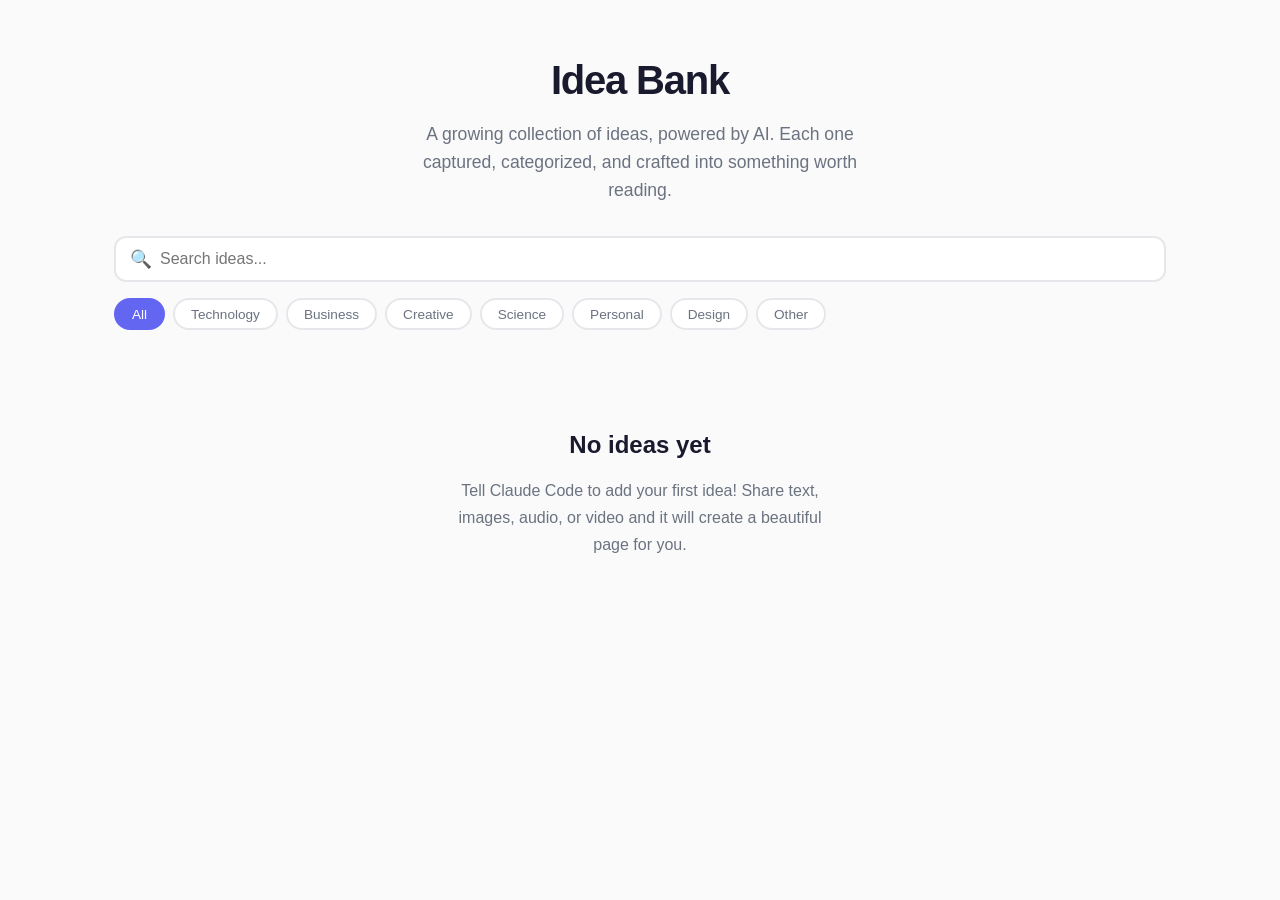
==== index.html @ 89c51a92 "Initial setup: AI-powered idea blog Static site that serves as a personal idea bank. Claude Code ana" ====
<!DOCTYPE html>
<html lang="en">
<head>
    <meta charset="UTF-8">
    <meta name="viewport" content="width=device-width, initial-scale=1.0">
    <title>Idea Bank</title>
    <link rel="stylesheet" href="assets/style.css">
</head>
<body>
    <header class="site-header">
        <h1>Idea Bank</h1>
        <p>A growing collection of ideas, powered by AI. Each one captured, categorized, and crafted into something worth reading.</p>
    </header>

    <div class="controls">
        <div class="search-bar">
            <input type="text" id="search-input" placeholder="Search ideas..." autocomplete="off">
        </div>
        <div class="category-filters" id="category-filters"></div>
    </div>

    <div class="ideas-grid" id="ideas-grid"></div>

    <script>
        // This variable is updated by Claude Code when new ideas are added.
        // Do not modify manually.
        var ideasData = {"ideas":[],"categories":["Technology","Business","Creative","Science","Personal","Design","Other"]};
    </script>
    <script src="assets/main.js"></script>
</body>
</html>
---- assets/style.css ----
/* ===== Idea Bank - Shared Styles ===== */

:root {
    --color-bg: #fafafa;
    --color-surface: #ffffff;
    --color-text: #1a1a2e;
    --color-text-muted: #6b7280;
    --color-border: #e5e7eb;
    --color-accent: #6366f1;
    --color-accent-light: #eef2ff;
    --font-sans: -apple-system, BlinkMacSystemFont, 'Segoe UI', Roboto, 'Helvetica Neue', Arial, sans-serif;
    --font-serif: Georgia, 'Times New Roman', serif;
    --shadow-sm: 0 1px 3px rgba(0,0,0,0.06), 0 1px 2px rgba(0,0,0,0.04);
    --shadow-md: 0 4px 12px rgba(0,0,0,0.08);
    --shadow-lg: 0 10px 30px rgba(0,0,0,0.1);
    --radius: 12px;
    --radius-sm: 8px;
    --max-width: 1100px;

    /* Category colors */
    --cat-technology: #3b82f6;
    --cat-business: #f59e0b;
    --cat-creative: #ec4899;
    --cat-science: #10b981;
    --cat-personal: #8b5cf6;
    --cat-design: #f97316;
    --cat-other: #6b7280;
}

@media (prefers-color-scheme: dark) {
    :root {
        --color-bg: #0f0f1a;
        --color-surface: #1a1a2e;
        --color-text: #e5e7eb;
        --color-text-muted: #9ca3af;
        --color-border: #2d2d44;
        --color-accent-light: #1e1b4b;
        --shadow-sm: 0 1px 3px rgba(0,0,0,0.2);
        --shadow-md: 0 4px 12px rgba(0,0,0,0.3);
        --shadow-lg: 0 10px 30px rgba(0,0,0,0.4);
    }
}

*, *::before, *::after {
    box-sizing: border-box;
    margin: 0;
    padding: 0;
}

body {
    font-family: var(--font-sans);
    background: var(--color-bg);
    color: var(--color-text);
    line-height: 1.6;
    -webkit-font-smoothing: antialiased;
}

/* ===== Index Page ===== */

.site-header {
    text-align: center;
    padding: 3rem 1.5rem 2rem;
    max-width: var(--max-width);
    margin: 0 auto;
}

.site-header h1 {
    font-size: 2.5rem;
    font-weight: 800;
    letter-spacing: -0.03em;
    margin-bottom: 0.5rem;
}

.site-header p {
    color: var(--color-text-muted);
    font-size: 1.1rem;
    max-width: 500px;
    margin: 0 auto;
}

/* Search & Filters */
.controls {
    max-width: var(--max-width);
    margin: 0 auto 2rem;
    padding: 0 1.5rem;
    display: flex;
    flex-direction: column;
    gap: 1rem;
}

.search-bar {
    position: relative;
}

.search-bar input {
    width: 100%;
    padding: 0.75rem 1rem 0.75rem 2.75rem;
    border: 2px solid var(--color-border);
    border-radius: var(--radius);
    font-size: 1rem;
    background: var(--color-surface);
    color: var(--color-text);
    transition: border-color 0.2s;
}

.search-bar input:focus {
    outline: none;
    border-color: var(--color-accent);
}

.search-bar::before {
    content: "\1F50D";
    position: absolute;
    left: 1rem;
    top: 50%;
    transform: translateY(-50%);
    font-size: 1.1rem;
    pointer-events: none;
}

.category-filters {
    display: flex;
    flex-wrap: wrap;
    gap: 0.5rem;
}

.category-btn {
    padding: 0.4rem 1rem;
    border: 2px solid var(--color-border);
    border-radius: 2rem;
    background: var(--color-surface);
    color: var(--color-text-muted);
    font-size: 0.85rem;
    font-weight: 500;
    cursor: pointer;
    transition: all 0.2s;
}

.category-btn:hover {
    border-color: var(--color-accent);
    color: var(--color-accent);
}

.category-btn.active {
    background: var(--color-accent);
    border-color: var(--color-accent);
    color: white;
}

/* Ideas Grid */
.ideas-grid {
    max-width: var(--max-width);
    margin: 0 auto;
    padding: 0 1.5rem 3rem;
    display: grid;
    grid-template-columns: repeat(auto-fill, minmax(320px, 1fr));
    gap: 1.5rem;
}

.idea-card {
    background: var(--color-surface);
    border: 1px solid var(--color-border);
    border-radius: var(--radius);
    overflow: hidden;
    transition: transform 0.2s, box-shadow 0.2s;
    text-decoration: none;
    color: inherit;
    display: flex;
    flex-direction: column;
}

.idea-card:hover {
    transform: translateY(-3px);
    box-shadow: var(--shadow-md);
}

.idea-card-thumb {
    width: 100%;
    height: 180px;
    object-fit: cover;
    border-bottom: 1px solid var(--color-border);
}

.idea-card-body {
    padding: 1.25rem;
    flex: 1;
    display: flex;
    flex-direction: column;
}

.idea-card-top {
    display: flex;
    justify-content: space-between;
    align-items: center;
    margin-bottom: 0.75rem;
}

.idea-card h3 {
    font-size: 1.15rem;
    font-weight: 700;
    margin-bottom: 0.5rem;
    line-height: 1.3;
}

.idea-card .summary {
    color: var(--color-text-muted);
    font-size: 0.9rem;
    line-height: 1.5;
    flex: 1;
}

.idea-card-footer {
    display: flex;
    flex-wrap: wrap;
    gap: 0.4rem;
    margin-top: 1rem;
    padding-top: 0.75rem;
    border-top: 1px solid var(--color-border);
}

/* Category Badges */
.category-badge {
    display: inline-block;
    padding: 0.2rem 0.65rem;
    border-radius: 2rem;
    font-size: 0.75rem;
    font-weight: 600;
    text-transform: uppercase;
    letter-spacing: 0.03em;
    color: white;
}

.category-technology { background: var(--cat-technology); }
.category-business { background: var(--cat-business); }
.category-creative { background: var(--cat-creative); }
.category-science { background: var(--cat-science); }
.category-personal { background: var(--cat-personal); }
.category-design { background: var(--cat-design); }
.category-other { background: var(--cat-other); }

/* Tag Pills */
.tag-pill {
    display: inline-block;
    padding: 0.15rem 0.55rem;
    background: var(--color-accent-light);
    color: var(--color-accent);
    border-radius: 2rem;
    font-size: 0.75rem;
    font-weight: 500;
}

/* Date */
.idea-date {
    color: var(--color-text-muted);
    font-size: 0.8rem;
}

/* Empty State */
.empty-state {
    grid-column: 1 / -1;
    text-align: center;
    padding: 4rem 2rem;
}

.empty-state h2 {
    font-size: 1.5rem;
    margin-bottom: 0.75rem;
    color: var(--color-text);
}

.empty-state p {
    color: var(--color-text-muted);
    font-size: 1rem;
    max-width: 400px;
    margin: 0 auto;
    line-height: 1.7;
}

/* ===== Individual Idea Page ===== */

.idea-page {
    max-width: 800px;
    margin: 0 auto;
    padding: 0 1.5rem 3rem;
}

.idea-nav {
    padding: 1.5rem 0;
}

.back-link {
    color: var(--color-accent);
    text-decoration: none;
    font-weight: 500;
    font-size: 0.95rem;
    transition: opacity 0.2s;
}

.back-link:hover {
    opacity: 0.7;
}

.idea-article {
    background: var(--color-surface);
    border: 1px solid var(--color-border);
    border-radius: var(--radius);
    overflow: hidden;
}

.idea-header {
    padding: 2rem 2rem 1.5rem;
}

.idea-header h1 {
    font-size: 2rem;
    font-weight: 800;
    line-height: 1.2;
    margin: 0.75rem 0;
    letter-spacing: -0.02em;
}

.idea-meta {
    display: flex;
    align-items: center;
    gap: 1rem;
    flex-wrap: wrap;
    color: var(--color-text-muted);
    font-size: 0.9rem;
}

.idea-tags {
    display: flex;
    flex-wrap: wrap;
    gap: 0.4rem;
}

/* Media */
.idea-media {
    padding: 0 2rem;
    margin-bottom: 1.5rem;
}

.idea-image {
    width: 100%;
    border-radius: var(--radius-sm);
    display: block;
}

.idea-audio {
    width: 100%;
}

.idea-video {
    width: 100%;
    border-radius: var(--radius-sm);
}

/* Content */
.idea-content {
    padding: 0 2rem 2rem;
    font-family: var(--font-serif);
    font-size: 1.05rem;
    line-height: 1.8;
}

.idea-content h2 {
    font-family: var(--font-sans);
    font-size: 1.4rem;
    font-weight: 700;
    margin: 2rem 0 0.75rem;
}

.idea-content h3 {
    font-family: var(--font-sans);
    font-size: 1.15rem;
    font-weight: 600;
    margin: 1.5rem 0 0.5rem;
}

.idea-content p {
    margin-bottom: 1rem;
}

.idea-content ul, .idea-content ol {
    margin: 0.75rem 0 1rem 1.5rem;
}

.idea-content li {
    margin-bottom: 0.4rem;
}

.idea-content blockquote {
    border-left: 4px solid var(--color-accent);
    padding: 0.75rem 1.25rem;
    margin: 1.25rem 0;
    background: var(--color-accent-light);
    border-radius: 0 var(--radius-sm) var(--radius-sm) 0;
    font-style: italic;
}

/* ===== Responsive ===== */

@media (max-width: 640px) {
    .site-header h1 {
        font-size: 1.8rem;
    }

    .ideas-grid {
        grid-template-columns: 1fr;
    }

    .idea-header {
        padding: 1.5rem;
    }

    .idea-header h1 {
        font-size: 1.5rem;
    }

    .idea-content, .idea-media {
        padding-left: 1.5rem;
        padding-right: 1.5rem;
    }
}
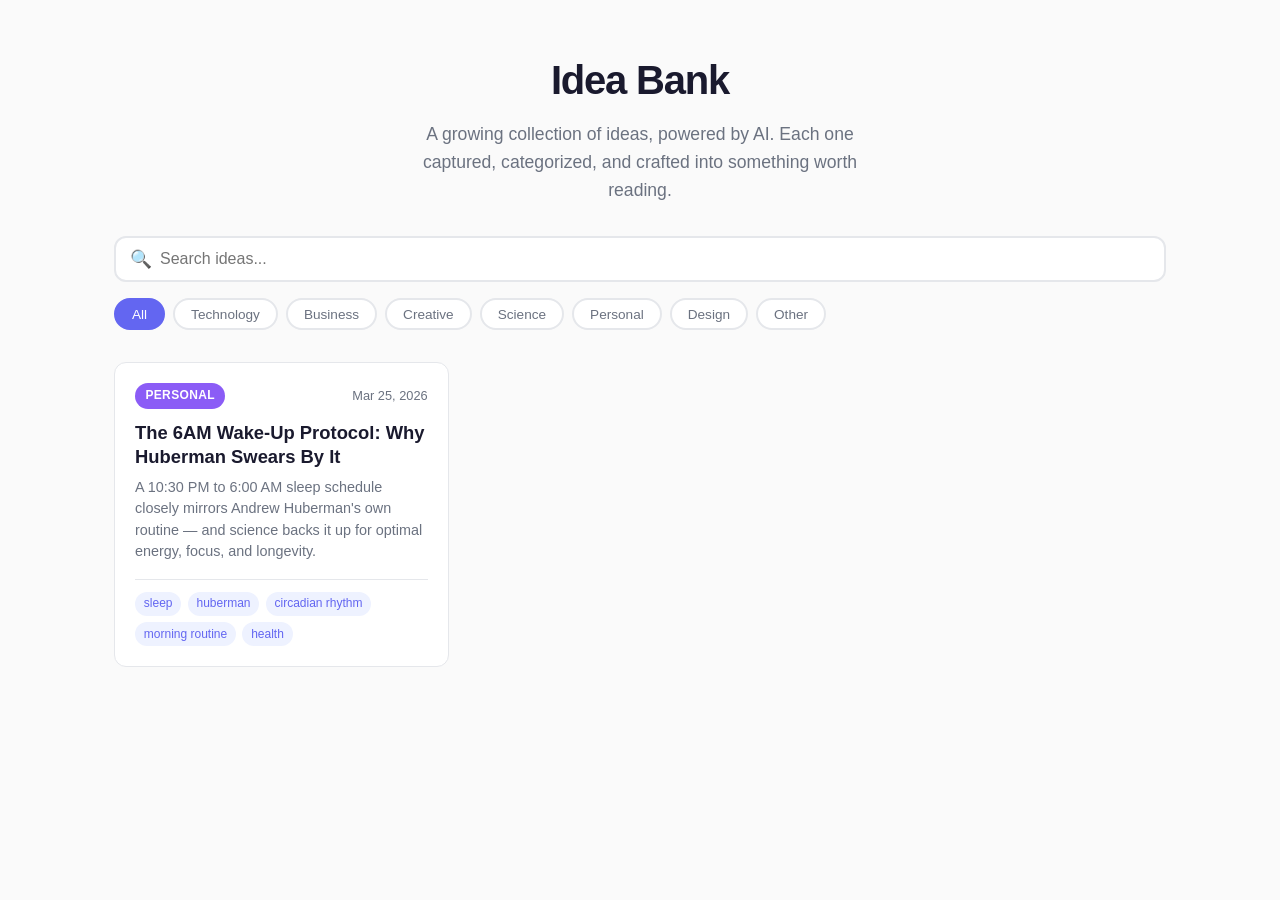
==== commit c4993f48: "Add idea: The 6AM Wake-Up Protocol: Why Huberman Swears By It https://claude.ai/code/session_01XxH1K" ====
--- a/index.html
+++ b/index.html
@@ -24,7 +24,7 @@
     <script>
         // This variable is updated by Claude Code when new ideas are added.
         // Do not modify manually.
-        var ideasData = {"ideas":[],"categories":["Technology","Business","Creative","Science","Personal","Design","Other"]};
+        var ideasData = {"ideas":[{"title":"The 6AM Wake-Up Protocol: Why Huberman Swears By It","slug":"6am-wakeup-protocol-huberman","category":"Personal","tags":["sleep","huberman","circadian rhythm","morning routine","health"],"summary":"A 10:30 PM to 6:00 AM sleep schedule closely mirrors Andrew Huberman's own routine — and science backs it up for optimal energy, focus, and longevity.","date":"2026-03-25","media":[]}],"categories":["Technology","Business","Creative","Science","Personal","Design","Other"]};
     </script>
     <script src="assets/main.js"></script>
 </body>
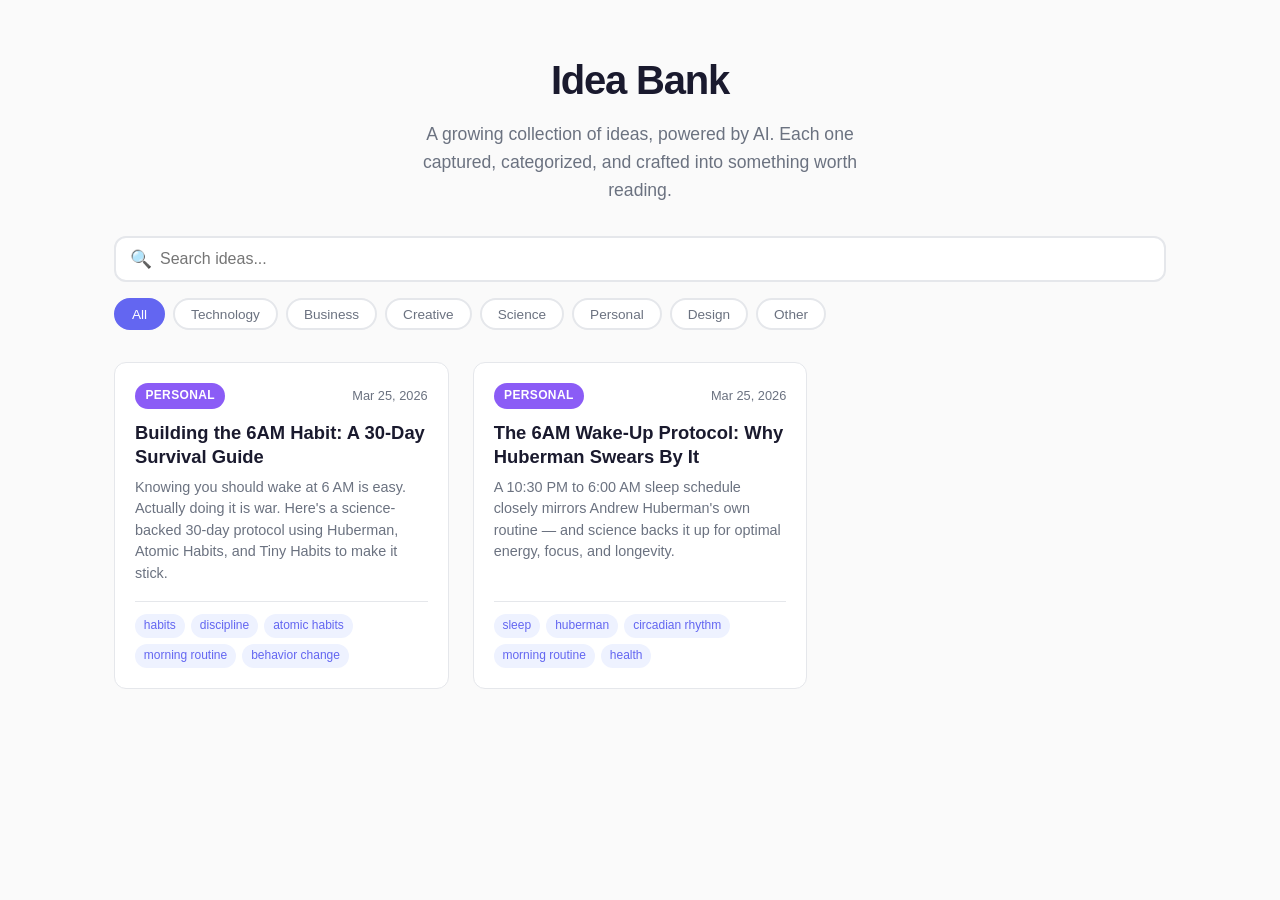
==== commit 377c66fb: "Add idea: Building the 6AM Habit: A 30-Day Survival Guide https://claude.ai/code/session_01XxH1K5ZJM" ====
--- a/index.html
+++ b/index.html
@@ -24,7 +24,7 @@
     <script>
         // This variable is updated by Claude Code when new ideas are added.
         // Do not modify manually.
-        var ideasData = {"ideas":[{"title":"The 6AM Wake-Up Protocol: Why Huberman Swears By It","slug":"6am-wakeup-protocol-huberman","category":"Personal","tags":["sleep","huberman","circadian rhythm","morning routine","health"],"summary":"A 10:30 PM to 6:00 AM sleep schedule closely mirrors Andrew Huberman's own routine — and science backs it up for optimal energy, focus, and longevity.","date":"2026-03-25","media":[]}],"categories":["Technology","Business","Creative","Science","Personal","Design","Other"]};
+        var ideasData = {"ideas":[{"title":"Building the 6AM Habit: A 30-Day Survival Guide","slug":"building-the-6am-habit","category":"Personal","tags":["habits","discipline","atomic habits","morning routine","behavior change"],"summary":"Knowing you should wake at 6 AM is easy. Actually doing it is war. Here's a science-backed 30-day protocol using Huberman, Atomic Habits, and Tiny Habits to make it stick.","date":"2026-03-25","media":[]},{"title":"The 6AM Wake-Up Protocol: Why Huberman Swears By It","slug":"6am-wakeup-protocol-huberman","category":"Personal","tags":["sleep","huberman","circadian rhythm","morning routine","health"],"summary":"A 10:30 PM to 6:00 AM sleep schedule closely mirrors Andrew Huberman's own routine — and science backs it up for optimal energy, focus, and longevity.","date":"2026-03-25","media":[]}],"categories":["Technology","Business","Creative","Science","Personal","Design","Other"]};
     </script>
     <script src="assets/main.js"></script>
 </body>
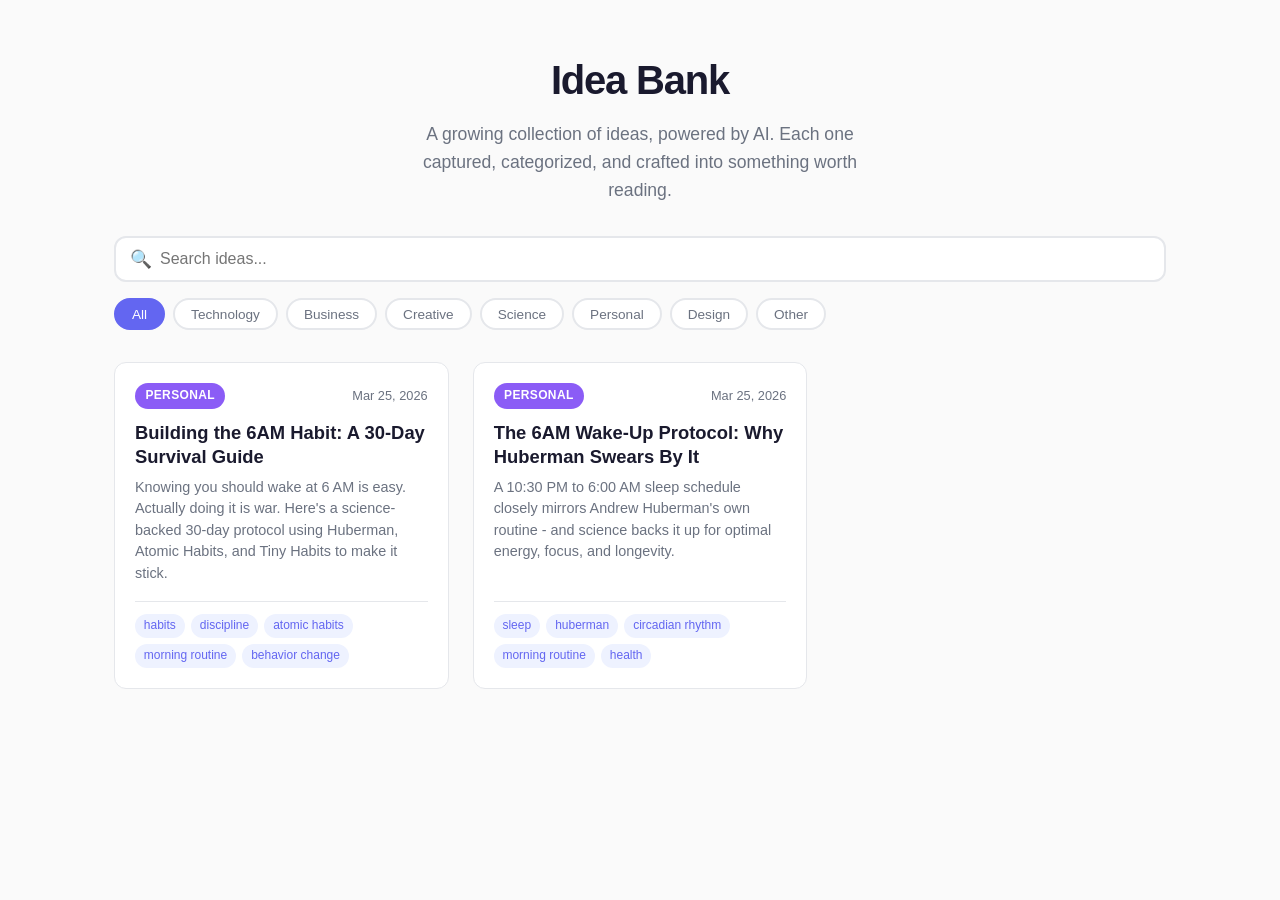
==== commit 98d3dc25: "Remove all em dashes, add no-em-dash rule to CLAUDE.md https://claude.ai/code/session_01XxH1K5ZJMPW5" ====
--- a/index.html
+++ b/index.html
@@ -24,7 +24,7 @@
     <script>
         // This variable is updated by Claude Code when new ideas are added.
         // Do not modify manually.
-        var ideasData = {"ideas":[{"title":"Building the 6AM Habit: A 30-Day Survival Guide","slug":"building-the-6am-habit","category":"Personal","tags":["habits","discipline","atomic habits","morning routine","behavior change"],"summary":"Knowing you should wake at 6 AM is easy. Actually doing it is war. Here's a science-backed 30-day protocol using Huberman, Atomic Habits, and Tiny Habits to make it stick.","date":"2026-03-25","media":[]},{"title":"The 6AM Wake-Up Protocol: Why Huberman Swears By It","slug":"6am-wakeup-protocol-huberman","category":"Personal","tags":["sleep","huberman","circadian rhythm","morning routine","health"],"summary":"A 10:30 PM to 6:00 AM sleep schedule closely mirrors Andrew Huberman's own routine — and science backs it up for optimal energy, focus, and longevity.","date":"2026-03-25","media":[]}],"categories":["Technology","Business","Creative","Science","Personal","Design","Other"]};
+        var ideasData = {"ideas":[{"title":"Building the 6AM Habit: A 30-Day Survival Guide","slug":"building-the-6am-habit","category":"Personal","tags":["habits","discipline","atomic habits","morning routine","behavior change"],"summary":"Knowing you should wake at 6 AM is easy. Actually doing it is war. Here's a science-backed 30-day protocol using Huberman, Atomic Habits, and Tiny Habits to make it stick.","date":"2026-03-25","media":[]},{"title":"The 6AM Wake-Up Protocol: Why Huberman Swears By It","slug":"6am-wakeup-protocol-huberman","category":"Personal","tags":["sleep","huberman","circadian rhythm","morning routine","health"],"summary":"A 10:30 PM to 6:00 AM sleep schedule closely mirrors Andrew Huberman's own routine  - and science backs it up for optimal energy, focus, and longevity.","date":"2026-03-25","media":[]}],"categories":["Technology","Business","Creative","Science","Personal","Design","Other"]};
     </script>
     <script src="assets/main.js"></script>
 </body>
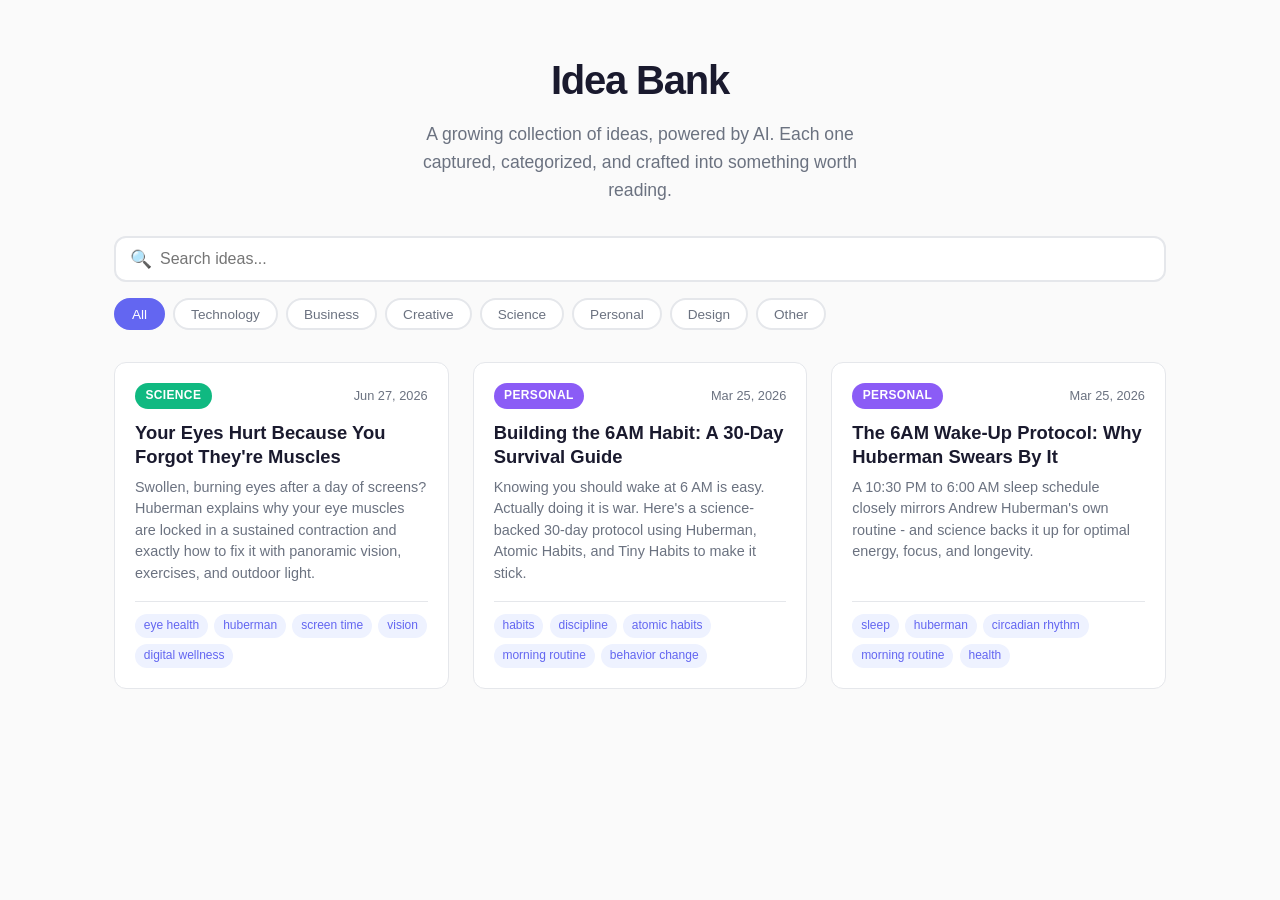
==== commit f32eea63: "Add idea: Your Eyes Hurt Because You Forgot They're Muscles https://claude.ai/code/session_01XxH1K5Z" ====
--- a/index.html
+++ b/index.html
@@ -24,7 +24,7 @@
     <script>
         // This variable is updated by Claude Code when new ideas are added.
         // Do not modify manually.
-        var ideasData = {"ideas":[{"title":"Building the 6AM Habit: A 30-Day Survival Guide","slug":"building-the-6am-habit","category":"Personal","tags":["habits","discipline","atomic habits","morning routine","behavior change"],"summary":"Knowing you should wake at 6 AM is easy. Actually doing it is war. Here's a science-backed 30-day protocol using Huberman, Atomic Habits, and Tiny Habits to make it stick.","date":"2026-03-25","media":[]},{"title":"The 6AM Wake-Up Protocol: Why Huberman Swears By It","slug":"6am-wakeup-protocol-huberman","category":"Personal","tags":["sleep","huberman","circadian rhythm","morning routine","health"],"summary":"A 10:30 PM to 6:00 AM sleep schedule closely mirrors Andrew Huberman's own routine  - and science backs it up for optimal energy, focus, and longevity.","date":"2026-03-25","media":[]}],"categories":["Technology","Business","Creative","Science","Personal","Design","Other"]};
+        var ideasData = {"ideas":[{"title":"Your Eyes Hurt Because You Forgot They're Muscles","slug":"screen-tired-eyes-huberman-fix","category":"Science","tags":["eye health","huberman","screen time","vision","digital wellness"],"summary":"Swollen, burning eyes after a day of screens? Huberman explains why your eye muscles are locked in a sustained contraction and exactly how to fix it with panoramic vision, exercises, and outdoor light.","date":"2026-06-27","media":[]},{"title":"Building the 6AM Habit: A 30-Day Survival Guide","slug":"building-the-6am-habit","category":"Personal","tags":["habits","discipline","atomic habits","morning routine","behavior change"],"summary":"Knowing you should wake at 6 AM is easy. Actually doing it is war. Here's a science-backed 30-day protocol using Huberman, Atomic Habits, and Tiny Habits to make it stick.","date":"2026-03-25","media":[]},{"title":"The 6AM Wake-Up Protocol: Why Huberman Swears By It","slug":"6am-wakeup-protocol-huberman","category":"Personal","tags":["sleep","huberman","circadian rhythm","morning routine","health"],"summary":"A 10:30 PM to 6:00 AM sleep schedule closely mirrors Andrew Huberman's own routine  - and science backs it up for optimal energy, focus, and longevity.","date":"2026-03-25","media":[]}],"categories":["Technology","Business","Creative","Science","Personal","Design","Other"]};
     </script>
     <script src="assets/main.js"></script>
 </body>
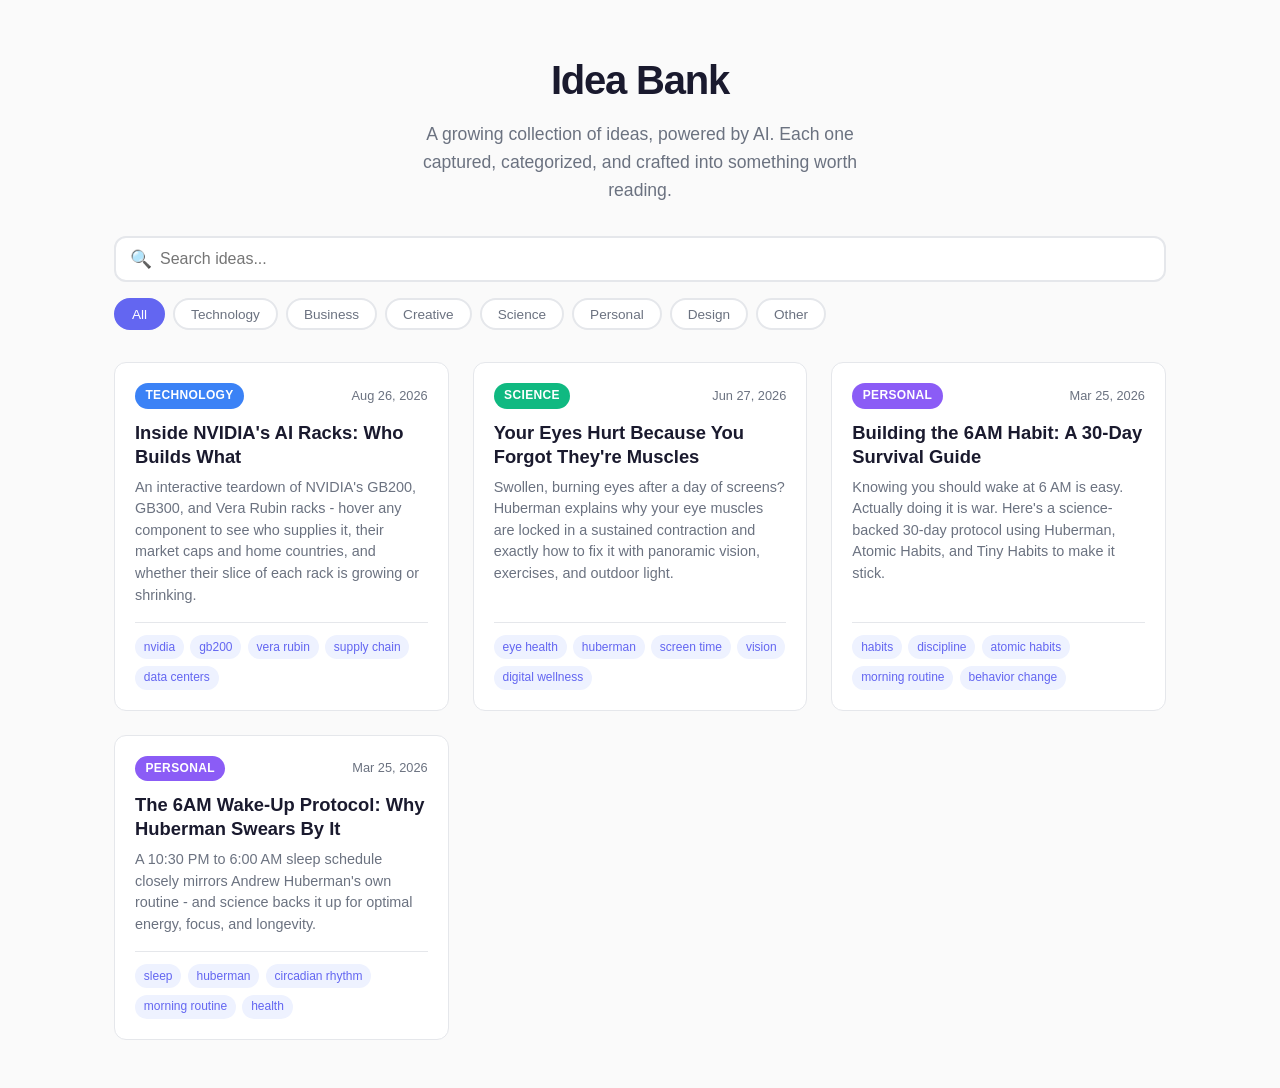
==== commit 21529733: "Add idea: Inside NVIDIA's AI Racks: Who Builds What Interactive supplier atlas of NVIDIA rack-scale " ====
--- a/index.html
+++ b/index.html
@@ -24,7 +24,7 @@
     <script>
         // This variable is updated by Claude Code when new ideas are added.
         // Do not modify manually.
-        var ideasData = {"ideas":[{"title":"Your Eyes Hurt Because You Forgot They're Muscles","slug":"screen-tired-eyes-huberman-fix","category":"Science","tags":["eye health","huberman","screen time","vision","digital wellness"],"summary":"Swollen, burning eyes after a day of screens? Huberman explains why your eye muscles are locked in a sustained contraction and exactly how to fix it with panoramic vision, exercises, and outdoor light.","date":"2026-06-27","media":[]},{"title":"Building the 6AM Habit: A 30-Day Survival Guide","slug":"building-the-6am-habit","category":"Personal","tags":["habits","discipline","atomic habits","morning routine","behavior change"],"summary":"Knowing you should wake at 6 AM is easy. Actually doing it is war. Here's a science-backed 30-day protocol using Huberman, Atomic Habits, and Tiny Habits to make it stick.","date":"2026-03-25","media":[]},{"title":"The 6AM Wake-Up Protocol: Why Huberman Swears By It","slug":"6am-wakeup-protocol-huberman","category":"Personal","tags":["sleep","huberman","circadian rhythm","morning routine","health"],"summary":"A 10:30 PM to 6:00 AM sleep schedule closely mirrors Andrew Huberman's own routine  - and science backs it up for optimal energy, focus, and longevity.","date":"2026-03-25","media":[]}],"categories":["Technology","Business","Creative","Science","Personal","Design","Other"]};
+        var ideasData = {"ideas":[{"title":"Inside NVIDIA's AI Racks: Who Builds What","slug":"inside-nvidia-ai-racks","category":"Technology","tags":["nvidia","gb200","vera rubin","supply chain","data centers"],"summary":"An interactive teardown of NVIDIA's GB200, GB300, and Vera Rubin racks - hover any component to see who supplies it, their market caps and home countries, and whether their slice of each rack is growing or shrinking.","date":"2026-08-26","media":[]},{"title":"Your Eyes Hurt Because You Forgot They're Muscles","slug":"screen-tired-eyes-huberman-fix","category":"Science","tags":["eye health","huberman","screen time","vision","digital wellness"],"summary":"Swollen, burning eyes after a day of screens? Huberman explains why your eye muscles are locked in a sustained contraction and exactly how to fix it with panoramic vision, exercises, and outdoor light.","date":"2026-06-27","media":[]},{"title":"Building the 6AM Habit: A 30-Day Survival Guide","slug":"building-the-6am-habit","category":"Personal","tags":["habits","discipline","atomic habits","morning routine","behavior change"],"summary":"Knowing you should wake at 6 AM is easy. Actually doing it is war. Here's a science-backed 30-day protocol using Huberman, Atomic Habits, and Tiny Habits to make it stick.","date":"2026-03-25","media":[]},{"title":"The 6AM Wake-Up Protocol: Why Huberman Swears By It","slug":"6am-wakeup-protocol-huberman","category":"Personal","tags":["sleep","huberman","circadian rhythm","morning routine","health"],"summary":"A 10:30 PM to 6:00 AM sleep schedule closely mirrors Andrew Huberman's own routine  - and science backs it up for optimal energy, focus, and longevity.","date":"2026-03-25","media":[]}],"categories":["Technology","Business","Creative","Science","Personal","Design","Other"]};
     </script>
     <script src="assets/main.js"></script>
 </body>
